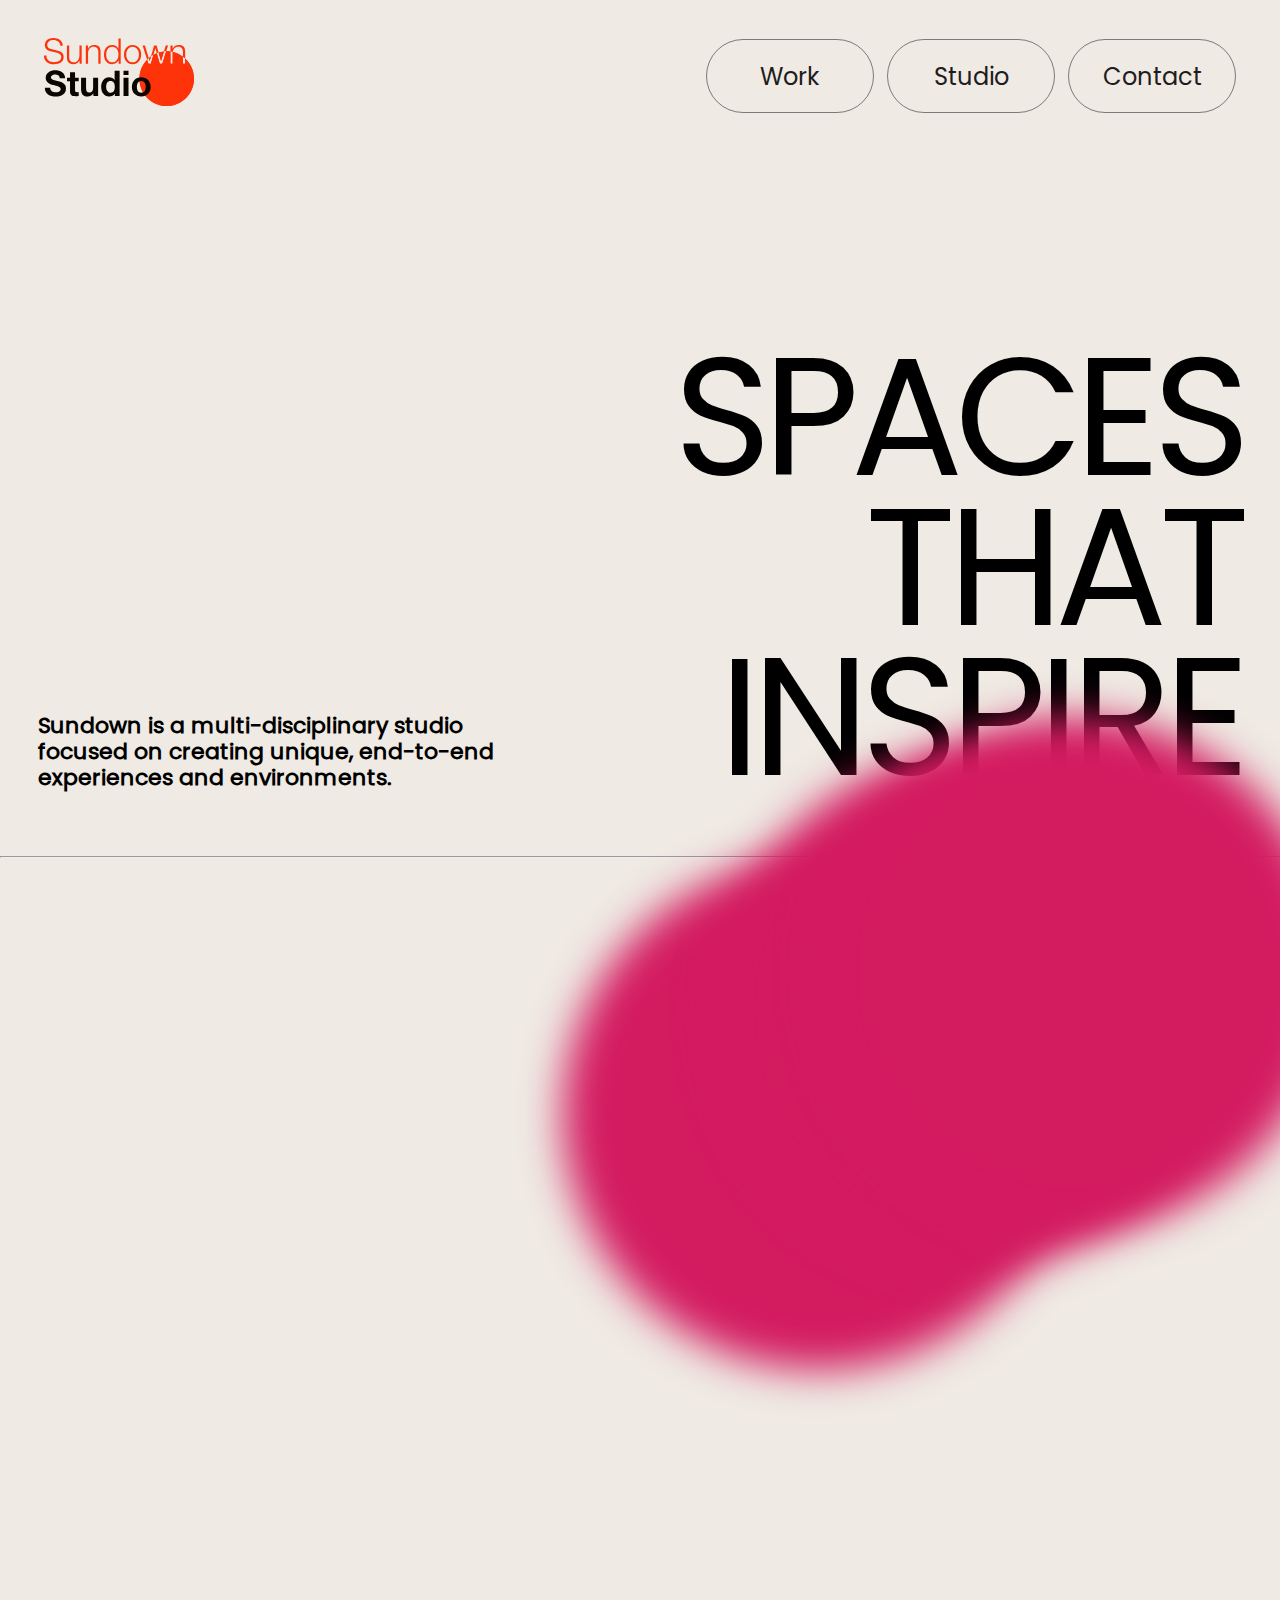
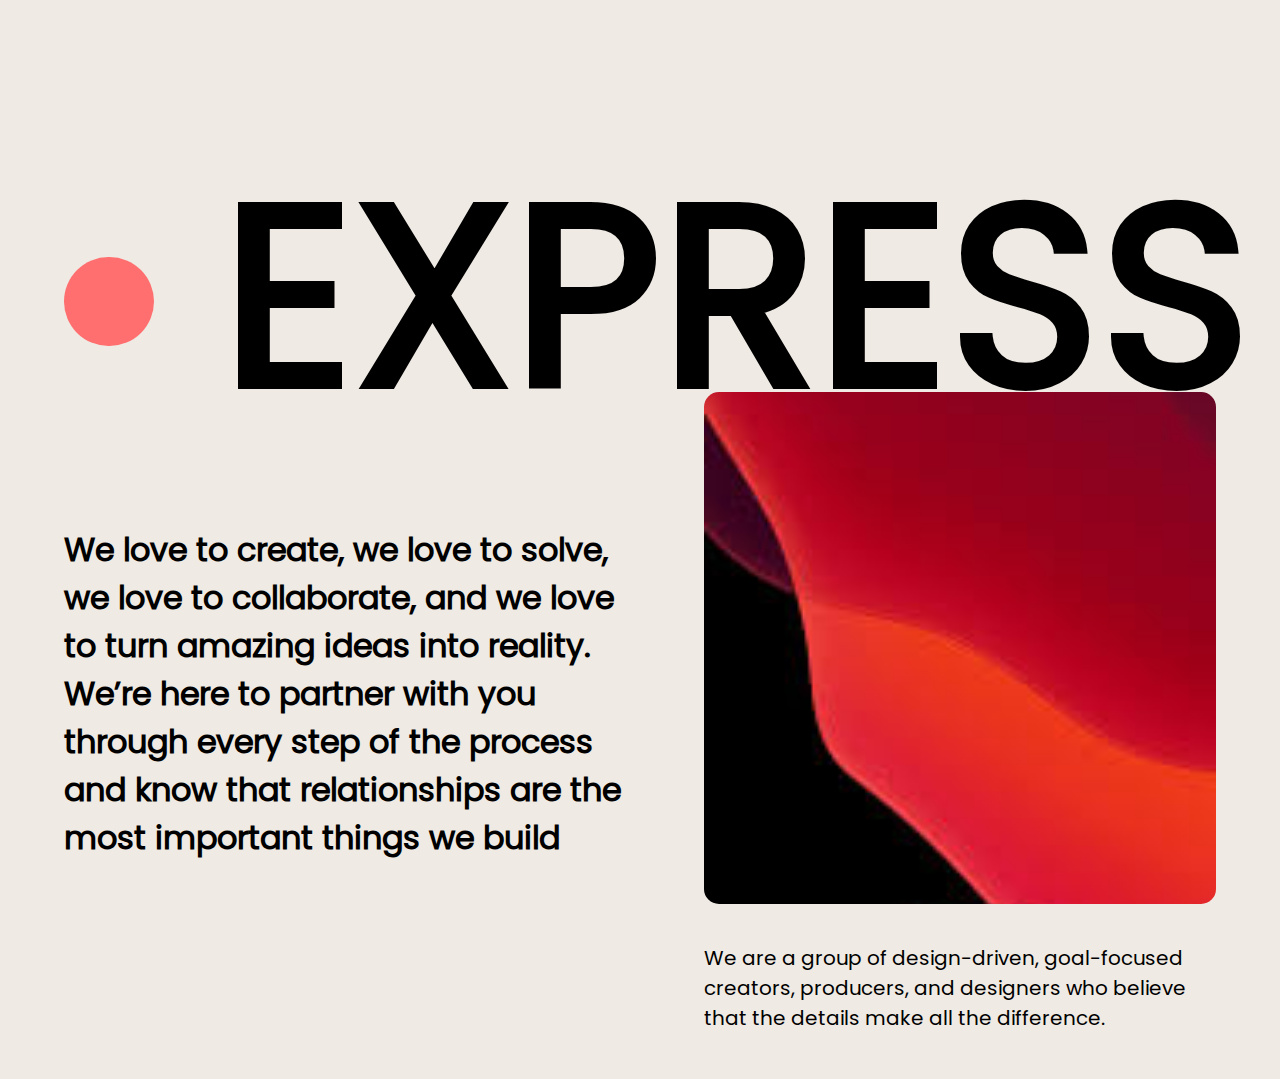
==== index.html @ 85647b4b "sundow studio _1" ====
<!DOCTYPE html>
<html lang="en">

<head>
    <meta charset="UTF-8">
    <meta http-equiv="X-UA-Compatible" content="IE=Edge">
    <meta name="viewport" content="width=device-width, initial-scale=1">

    <title>HTML</title>

    <!-- HTML -->


    <!-- Custom Styles -->
    <link rel="stylesheet" href="style.css">
</head>

<body>

    <div class="main">
        <div class="page_1">
            <div class="red_box">
                <div class="red_box_">
                    <div class="red_box_1"></div>
                    <div class="red_box_2"></div>
                    <div class="red_box_3"></div>
                </div>
            </div>
            <nav>
                <div class="logo_img">
                    <img src="/logo.svg" alt="">
                </div>
                <div class="right_nav">
                    <div>
                        <h2>Work</h2>
                    </div>
                    <div>
                        <h2>Studio</h2>
                    </div>
                    <div>
                        <h2>Contact</h2>
                    </div>
                </div>
            </nav>
            <div class="controller">
                <div class="left">
                    <h2>
                        Sundown is a multi-disciplinary studio focused on creating unique, end-to-end experiences and environments.
                    </h2>
                </div>
                <div class="right">
                    <h1>
                        SPACES
                        THAT
                        INSPIRE
                    </h1>
                </div>

            </div>
            <hr>
            <div class="video_controller">
                <video src=""></video>
            </div>
            <div class="page_2">
                <div class="moving_text">
                    <div class="con">
                        <div class="gola"></div>
                        <h1>Express</h1>
                        <div class="gola"></div>

                        <h1>Connect</h1>
                        <div class="gola"></div>

                        <h1>Heroine</h1>
                        <div class="gola"></div>

                    </div>
                    <div class="con">
                        <h1>Express</h1>
                        <div class="gola"></div>

                        <h1>Connect</h1>
                        <div class="gola"></div>

                        <h1>Heroine</h1>
                        <div class="gola"></div>

                    </div>
                    <div class="con">
                        <h1>Express</h1>
                        <div class="gola"></div>

                        <h1>Connect</h1>
                        <div class="gola"></div>

                        <h1>Heroine</h1>
                        <div class="gola"></div>

                    </div>


                </div>
                <div class="page_3">
                    <div class="p_3_div_1">
                        <h1>We love to create, we love to solve, we love to collaborate, and we love to turn amazing ideas into reality. We’re here to partner with you through every step of the process and know that relationships are the most important things we build</h1>
                    </div>
                    <div class="p_3_div_2">
                        <img src="/download.jpeg" alt="">
                        <p>We are a group of design-driven, goal-focused creators, producers, and designers who believe that the details make all the difference.</p>
                    </div>
                </div>
                <div class="page_4">

                </div>


            </div>

        </div>
    </div>

    <script src="main.js"></script>
</body>

</html>
---- style.css ----
@font-face {
    font-family: pop;
    src: url(/Poppins-Regular.ttf);
}



* {
    padding: 0;
    margin: 0;
    box-sizing: border-box;
}

body {
    width: 100%;
    height: 100%;
    font-family: pop;

}

.page_1 {
    width: 100%;
    min-height: 100vh;
    background: #EFEAE3;
    position: relative;
    overflow: hidden;
}

nav {
    width: 100%;
    display: flex;
    align-items: center;
    justify-content: space-between;
    padding: 3vw 3.4vw;
}

img {
    width: 100%;
    height: 100%;
    object-fit: cover;
}





nav .right_nav {
    height: 100%;
    display: flex;
    align-items: center;
    justify-content: center;
    gap: 1vw;
}

nav .right_nav>div {
    border: 0.5px solid #25252591;
    border-radius: 50px;
    position: relative;
    padding: 2.8vw 6.5vw;
    overflow: hidden;




}

nav .right_nav>div h2 {
    font-weight: 400;
    color: #1D1D1D;
    white-space: nowrap;
    position: absolute;
    transform: translate(-50%, -50%);
    z-index: 8;
    transition-duration: 1s;

}

nav .right_nav>div::after {
    content: "";
    width: 100%;
    height: 100%;
    background: #000000;
    position: absolute;
    left: 0;
    top: 6vw;
    color: #FFFFFF;
    transition-duration: 1s;
    border-radius: 50%;

}

nav .right_nav>div:hover::after {
    top: 0vw;
    color: #FFFFFF;
    border-radius: 0%;

}

nav .right_nav>div:hover h2 {
    color: #FFFFFF;
}



.controller {
    width: 100%;
    height: 50vw;
    display: flex;
    align-items: flex-end;
    justify-content: space-between;
    padding: 0 3vw;
}



.controller .left {
    width: 50%;
    display: flex;
    align-items: center;
    justify-content: flex-start;

}

.controller .left h2 {
    font-size: 22px;
    width: 80%;
    line-height: 1.2;
}




.controller .right {
    width: 50%;
    display: flex;
    align-items: center;
    justify-content: flex-end;
}

.controller .right h1 {
    font-size: 13vw;
    text-align: right;
    line-height: 0.9;
    letter-spacing: -8px;
    word-spacing: 0;
    font-weight: 580;

}

hr {
    margin: 5vw 0;
}


.video_controller {
    width: 100%;
    height: 55vw;
    padding: 1vw 3vw;
    position: relative;
    z-index: 88;

}

.video_controller video {
    width: 100%;
    height: 100%;
    object-fit: cover;
    border-radius: 8px;

}

.red_box {
    width: 56vw;
    height: 45vw;
    position: absolute;
    top: 63vw;
    right: 0;
    animation-name: identifier;
    animation-duration: 3s;
    animation-iteration-count: infinite;
}

.red_box_ {
    width: 100%;
    height: 100%;
    position: relative;
}


.red_box_1 {
    background: #1B30D3;
    width: 40vw;
    height: 40vw;
    position: absolute;
    left: 0;
    top: 4vw;
    z-index: 4;

    filter: blur(20px);
    background: #D31B60;


    border-radius: 50%;
    animation: red_ani 2s ease-in-out alternate-reverse infinite;
}


.red_box_2 {
    background: #D31BCE;
    width: 40vw;
    height: 40vw;
    position: absolute;
    filter: blur(20px);
    top: -4vw;
    right: 4vw;
    z-index: 4;
    border-radius: 50%;
    background: #D31B60;

    animation: red_ani 2s ease-in-out alternate-reverse infinite;
}

.red_box_3 {
    background: #D31B60;
    width: 40vw;
    height: 40vw;
    right: -4vw;
    filter: blur(20px);
    position: absolute;
    top: -7vw;
    z-index: 4;

    border-radius: 50%;
    animation: red_ani 2s ease-in-out alternate-reverse infinite;
}

@keyframes red_ani {
    from {
        transform: translateX(3vw);
        top: 0;
        width: 35vw;



    }




}






.page_2 {
    width: 100%;
    min-height: 100vh;
    margin: 6vw 0;

}

.moving_text {
    white-space: nowrap;
    overflow: scroll;
}

.con {
    white-space: nowrap;
    display: inline-block;
    animation-name: move;
    animation-duration: 13s;
    animation-timing-function: linear;
    animation-iteration-count: infinite;
}

.gola {
    width: 7vw;
    height: 7vw;
    border-radius: 50%;
    background: #FF6F6F;
    margin: 3vw 5vw;
}

.con h1,
.gola {
    display: inline-block;
    font-size: 20vw;
    text-transform: uppercase;

}


.page_3 {
    width: 100%;
    height: 50vh;
    display: flex;
    justify-content: space-between;
    position: relative;
    padding: 3vw 5vw;
}

.p_3_div_1 {
    width: 50%;
    white-space: normal;
}

.p_3_div_2 {
    width: 50%;
    white-space: normal;
    display: flex;
    align-items: flex-end;
    flex-direction: column;
    justify-content: center;
    gap: 3vw;

}

.p_3_div_2 img {
    width: 40vw;
    height: 40vw;
    border-radius: 15px;
}

.p_3_div_2 p {
    width: 40vw;
    font-size: 20px;
    text-align: left;
}






@keyframes move {
    from {
        transform: translateX(0%)
    }

    to {
        transform: translateX(-200%)
    }

}





@media (max-width: 600px) {
    * {
        font-size: 0.1vw;
    }

    .controller {
        width: 100%;
        min-height: 70vh;
        display: flex;
        align-items: flex-end;
        flex-direction: column-reverse;
        justify-content: space-between;
        padding: 0 3vw;
    }



    .controller .right {
        width: 100%;
        height: 50%;
        display: flex;
        align-items: flex-end;
        justify-content: flex-end;
        overflow: hidden;
        padding: 3vw;


    }


    .red_box {
        width: 66vw;
        height: 80vw;
        position: absolute;
        top: 80vh;
        right: -4vw;
        animation-name: identifier;
        animation-duration: 3s;
        animation-iteration-count: infinite;
    }


    .red_box_1,
    .red_box_2,
    .red_box_3 {
        width: 50vw;
        height: 50vh;

    }



    .controller .right h1 {
        font-size: 18vw;
        text-align: right;
        line-height: 0.9;
        letter-spacing: -3px;
        word-spacing: 0;
        font-weight: 600;
        width: 90%;

    }







    .controller .left {
        width: 100%;
        height: 30%;
        display: flex;
        align-items: center;
        justify-content: flex-start;

    }

    .controller .left h2 {
        font-size: 4.4vw;
        width: 83%;
        line-height: 1.2;
        padding: 2vw;
    }



    /* ___&&&& */

    .video_controller {
        width: 100%;
        min-height: 75vh;
        padding: 4vw 4vw;
        position: relative;
        z-index: 88;

    }

    .video_controller video {
        width: 100%;
        height: 100%;
        object-fit: cover;
        border-radius: 8px;

    }


    /* page_2 */


    .page_2 {
        width: 100%;
        min-height: 150vh;
        margin: 6vw 0;
        position: relative;

    }


    /* page_3 */


    .page_3 {
        width: 100%;
        height: 50vh;
        min-height: 100vh;
        display: flex;
        flex-direction: column-reverse;
        align-items: center;
        justify-content: flex-start;
        position: relative;
        padding: 4vw 4vw;
    }



    .p_3_div_1 {
        width: 100%;
        font-size: 2vw;
        display: flex;
        justify-content: flex-start;
        text-align: left;
        padding: 0;
    }
    
        .p_3_div_1 h1{
            text-align: left;
            white-space: normal;
                    width: 80%;
        font-size: 5vw;
        font-weight: 500;

        }


    .p_3_div_2 {
        width: 100vw;
        display: flex;
        align-items: flex-start;
        justify-content: flex-start;
        flex-direction: column-reverse;
        padding: 6vw 4vw;
        gap: 10vw;

    }

    .p_3_div_2 img {
        width: 80%;
        height: 50vw;
        border-radius: 15px;
    }

    .p_3_div_2 p {
        width: 100%;
        font-size: 30px;
        font-weight: 700;
        line-height: 1.2;
    }







}
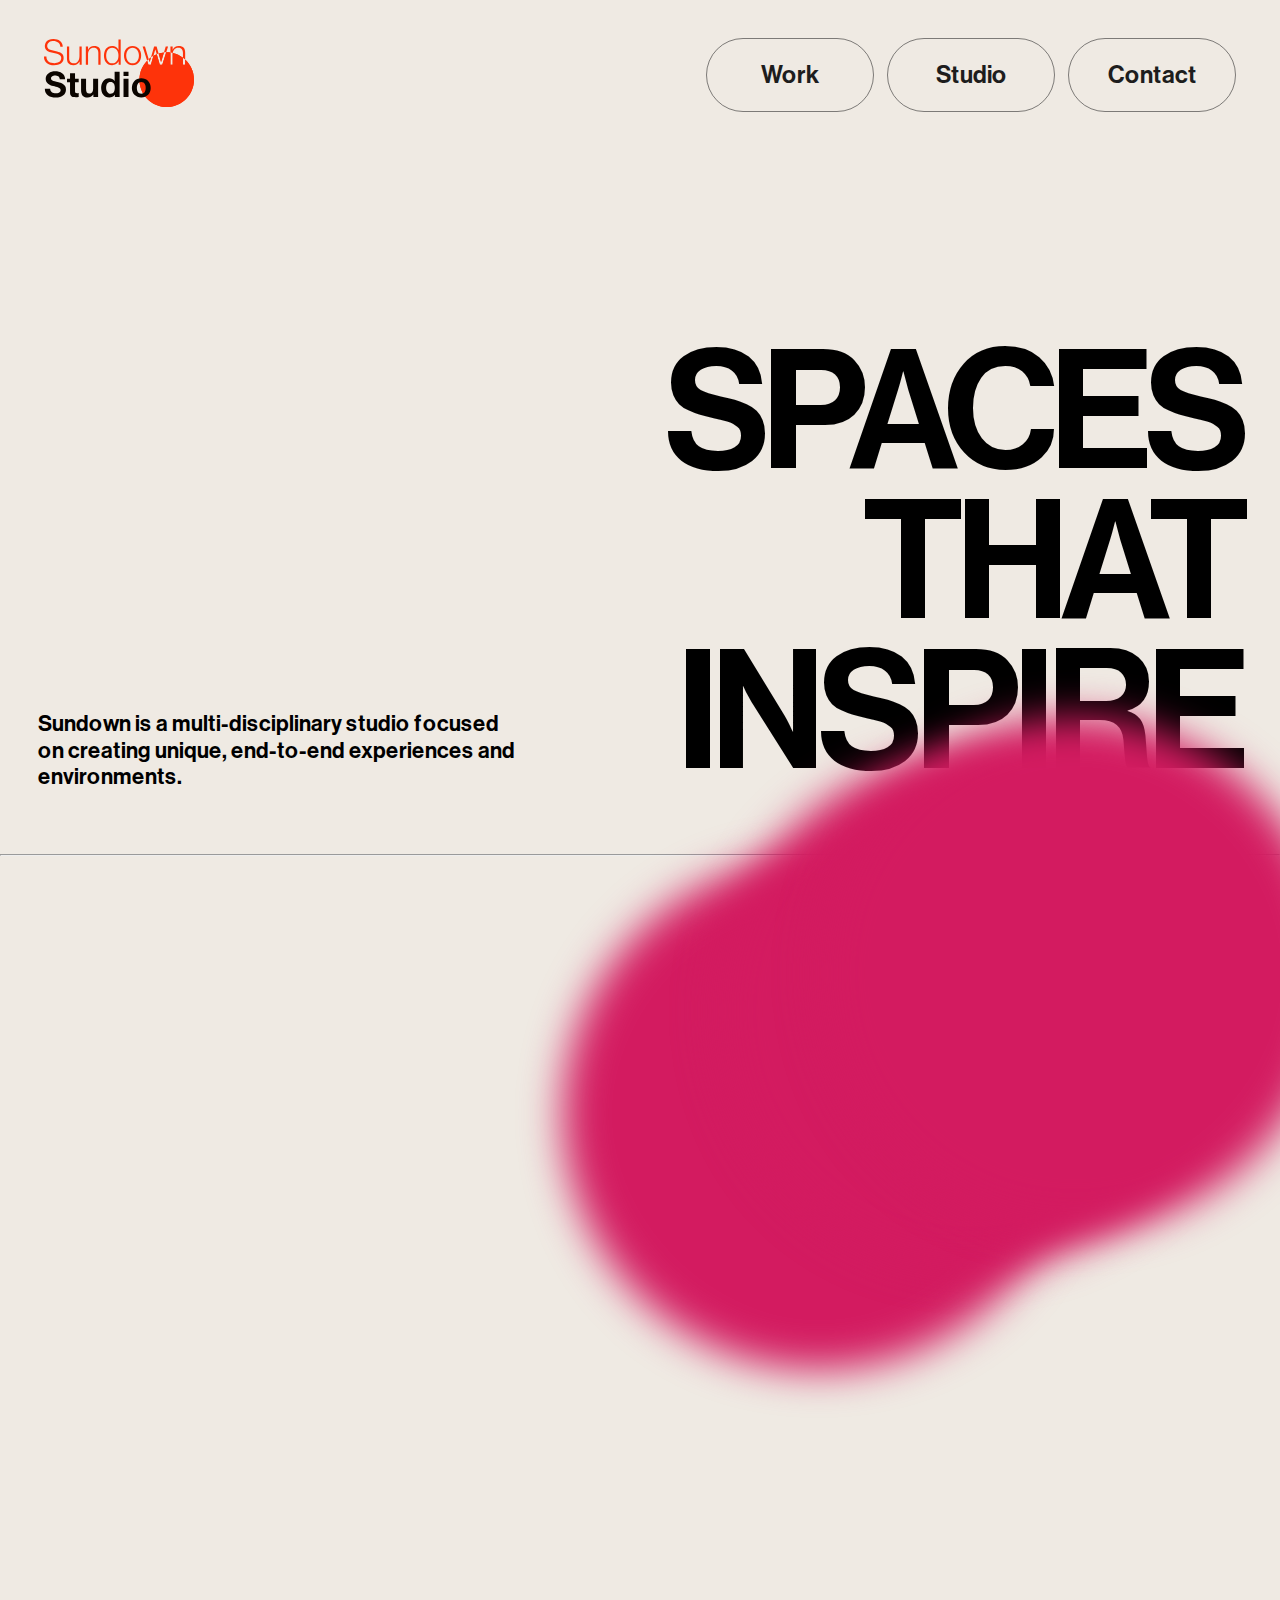
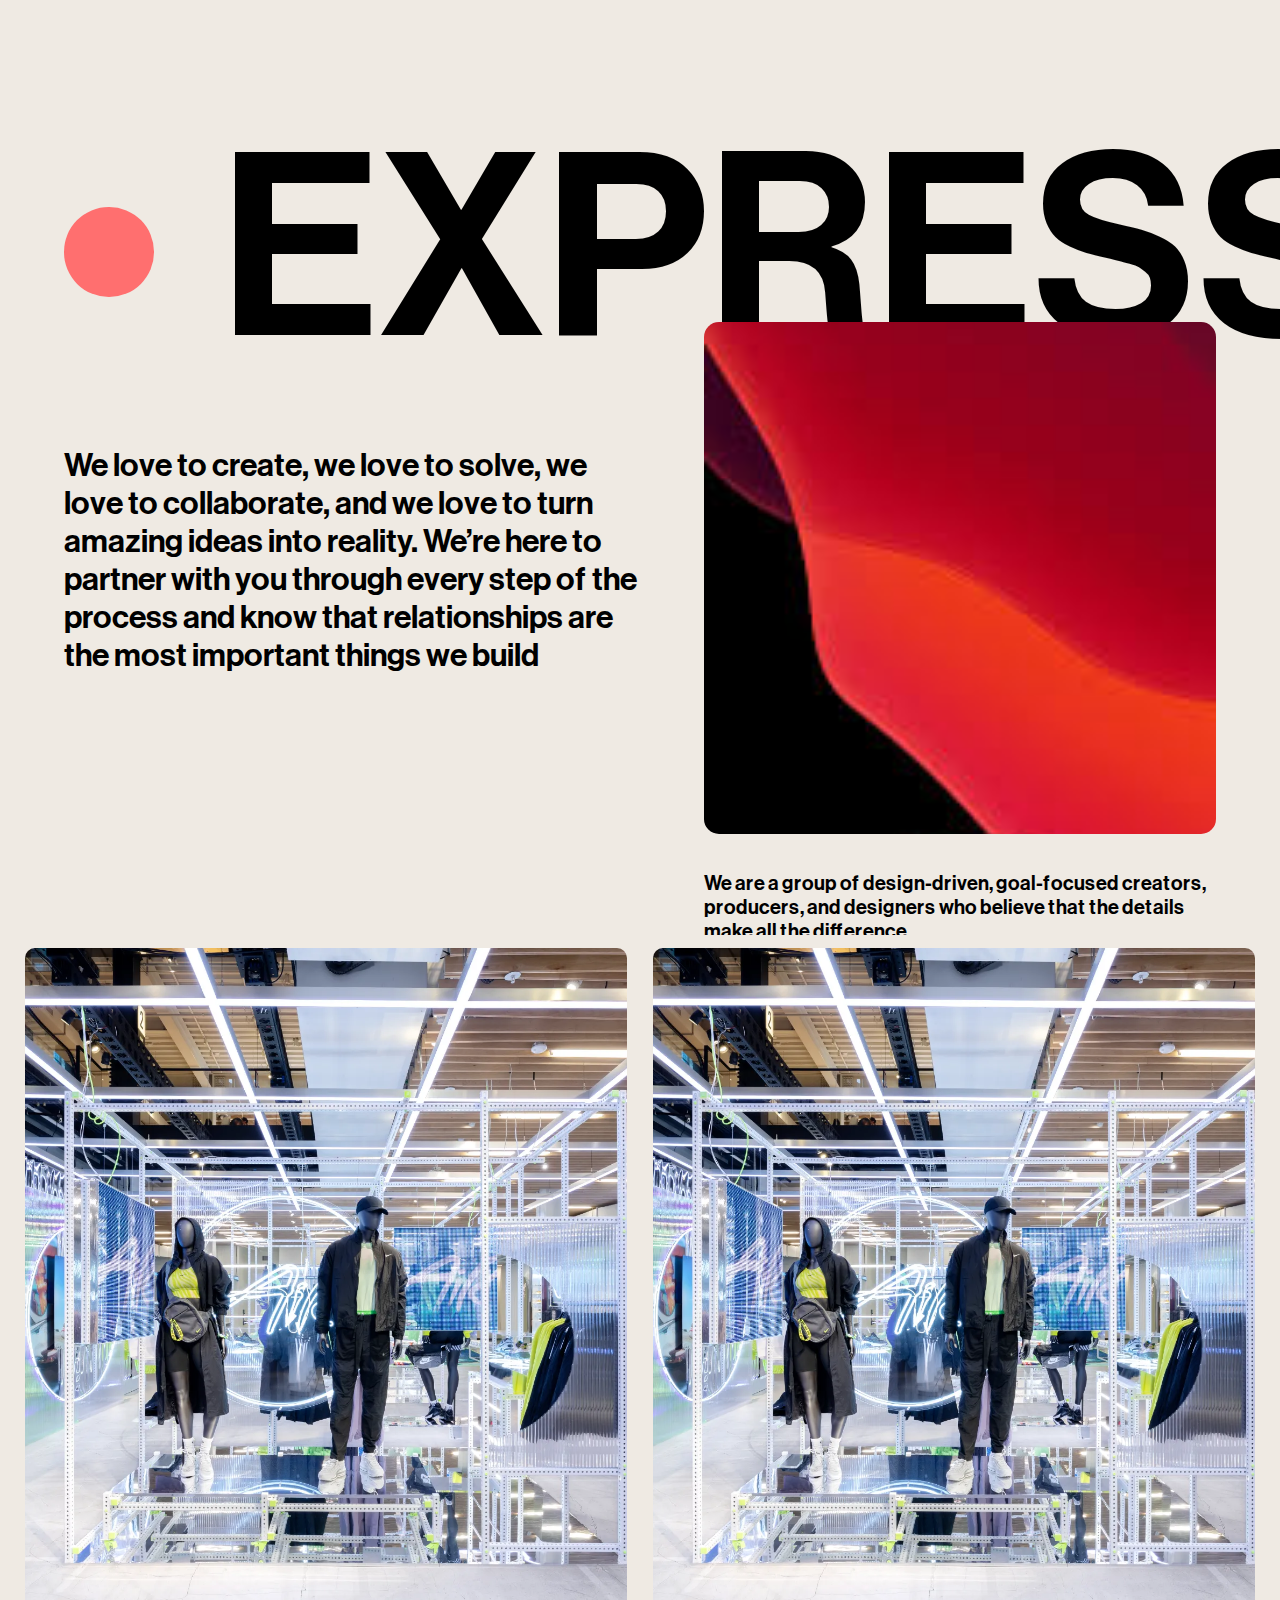
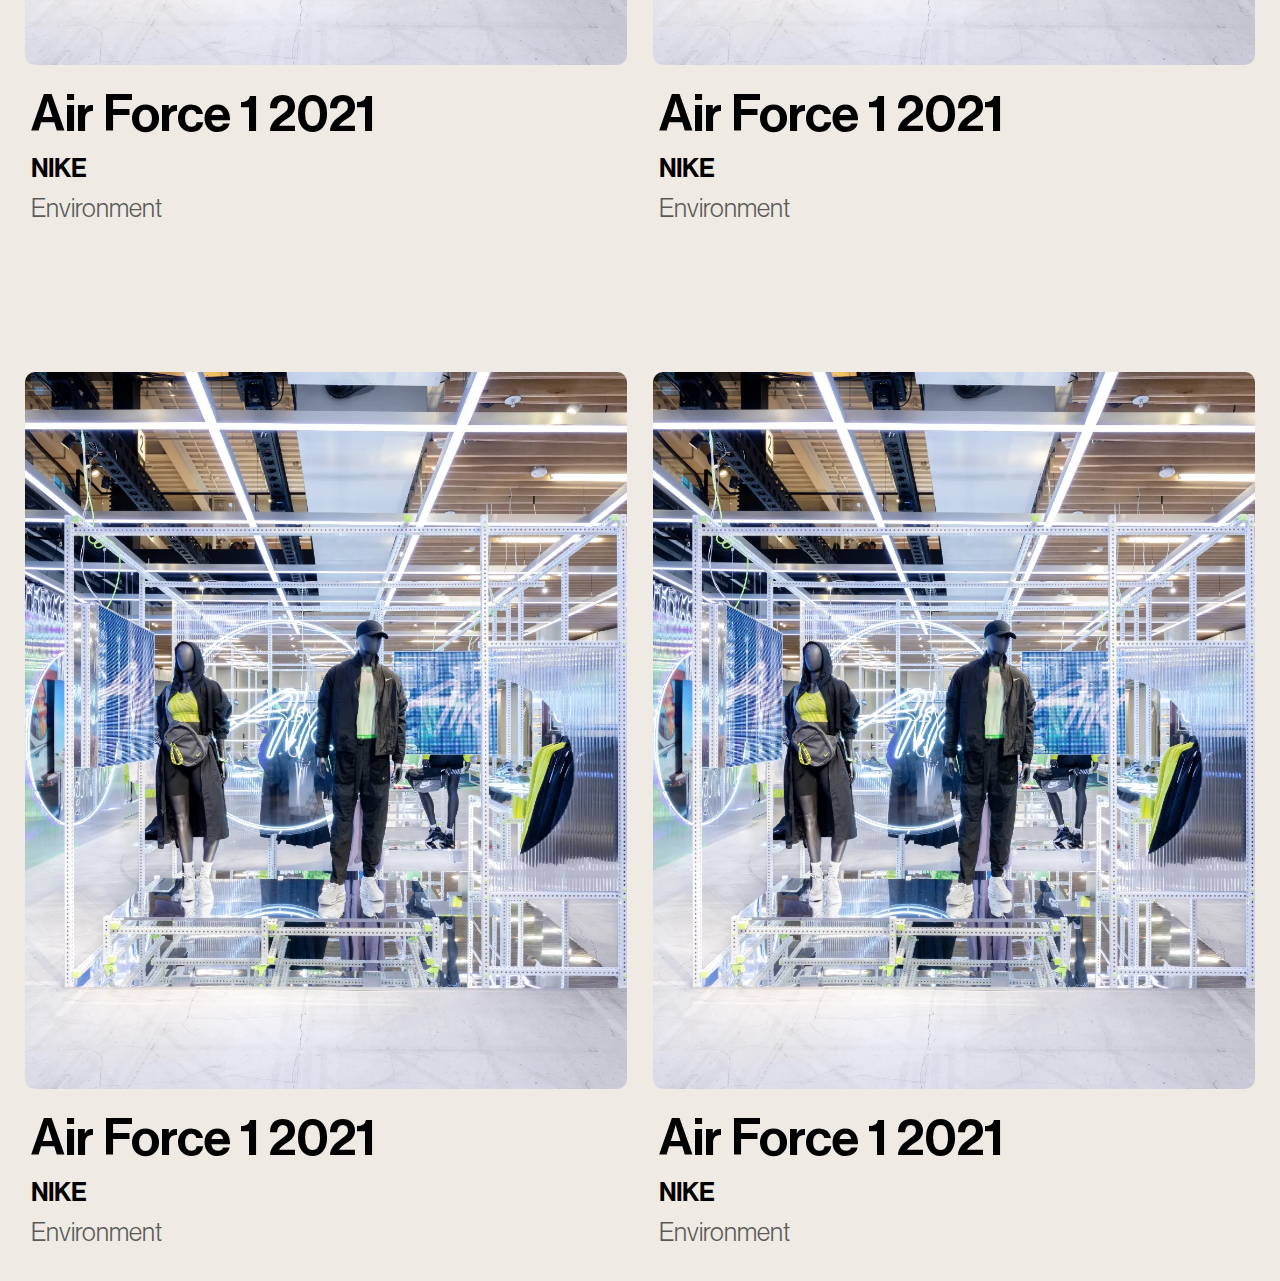
==== commit 9914cb67: "up_2" ====
--- a/index.html
+++ b/index.html
@@ -13,6 +13,7 @@
 
     <!-- Custom Styles -->
     <link rel="stylesheet" href="style.css">
+    <link rel="stylesheet" href="css/page_A.css">
 </head>
 
 <body>
@@ -117,6 +118,55 @@
             </div>
 
         </div>
+        <div class="page_A">
+            <div class="project">
+                <div class="project_img">
+                    <img src="img/pro_img_1.webp" alt="">
+                </div>
+                <div class="project_info">
+                    <h1>Air Force 1 2021
+                    </h1>
+                    <h3>NIKE</h3>
+                    <h4>Environment</h4>
+                </div>
+            </div>
+                        <div class="project">
+                <div class="project_img">
+                    <img src="img/pro_img_1.webp" alt="">
+                </div>
+                <div class="project_info">
+                    <h1>Air Force 1 2021
+                    </h1>
+                    <h3>NIKE</h3>
+                    <h4>Environment</h4>
+                </div>
+            </div>
+
+            <div class="project">
+                <div class="project_img">
+                    <img src="img/pro_img_1.webp" alt="">
+                </div>
+                <div class="project_info">
+                    <h1>Air Force 1 2021
+                    </h1>
+                    <h3>NIKE</h3>
+                    <h4>Environment</h4>
+                </div>
+            </div>
+
+            <div class="project">
+                <div class="project_img">
+                    <img src="img/pro_img_1.webp" alt="">
+                </div>
+                <div class="project_info">
+                    <h1>Air Force 1 2021
+                    </h1>
+                    <h3>NIKE</h3>
+                    <h4>Environment</h4>
+                </div>
+            </div>
+
+        </div>
     </div>
 
     <script src="main.js"></script>
--- a/style.css
+++ b/style.css
@@ -1,8 +1,12 @@
 @font-face {
     font-family: pop;
-    src: url(/Poppins-Regular.ttf);
-}
-
+    src: url(neue-haas-grotesk-display-pro-cufonfonts/NeueHaasDisplayMediu.ttf);
+}
+
+@font-face {
+    font-family: pop_1;
+    src: url(neue-haas-grotesk-display-pro-cufonfonts/NeueHaasDisplayLight.ttf);
+}
 
 
 * {
@@ -125,6 +129,7 @@
     font-size: 22px;
     width: 80%;
     line-height: 1.2;
+
 }
 
 
@@ -256,7 +261,7 @@
 
 .page_2 {
     width: 100%;
-    min-height: 100vh;
+    min-height: 10vh;
     margin: 6vw 0;
 
 }
@@ -327,6 +332,7 @@
     width: 40vw;
     font-size: 20px;
     text-align: left;
+
 }
 
 
@@ -461,9 +467,12 @@
 
     .page_2 {
         width: 100%;
-        min-height: 150vh;
+        min-height: 100vh;
         margin: 6vw 0;
         position: relative;
+        display: flex;
+        flex-direction: column;
+        gap: 30vw;
 
     }
 
@@ -493,15 +502,16 @@
         text-align: left;
         padding: 0;
     }
-    
-        .p_3_div_1 h1{
-            text-align: left;
-            white-space: normal;
-                    width: 80%;
-        font-size: 5vw;
+
+    .p_3_div_1 h1 {
+        text-align: left;
+        white-space: normal;
+        width: 80%;
+        font-size: 4vw;
         font-weight: 500;
-
-        }
+        font-family: pop_1;
+
+    }
 
 
     .p_3_div_2 {
@@ -526,6 +536,7 @@
         font-size: 30px;
         font-weight: 700;
         line-height: 1.2;
+
     }
 
 
--- a/css/page_A.css
+++ b/css/page_A.css
@@ -0,0 +1,112 @@
+.page_A {
+    width: 100%;
+    display: flex;
+    flex-wrap: wrap;
+    align-items: center;
+    justify-content: center;
+    gap: 2vw;
+    row-gap: 10vw;
+    padding: 1vw;
+    background: #EFEAE3;
+}
+
+.page_A .project {
+    min-width: 40%;
+    border-radius: 10px;
+    width: 48%;
+    height: 70vw;
+    display: flex;
+    flex-direction: column;
+    ;
+}
+
+.project .project_img {
+    overflow: hidden;
+    border-radius: 10px;
+
+    width: 100%;
+    height: 80%;
+}
+
+.project .project_info {
+    display: flex;
+    align-items: flex-start;
+    justify-content: center;
+    flex-direction: column;
+    gap: .7vw;
+    width: 100%;
+    height: 20%;
+    padding: 0 .5vw;
+}
+
+.project .project_info h1 {
+    font-size: 4vw;
+
+}
+
+.project .project_info h3 {
+    font-size: 2vw;
+}
+
+.project .project_info h4 {
+    font-weight: 400;
+    font-family: pop_1;
+
+    font-size: 2vw;
+    color: #5A5A5A;
+}
+
+@media (max-width: 600px) {
+
+    .page_A {
+        width: 100%;
+        display: flex;
+        flex-wrap: wrap;
+        align-items: center;
+        justify-content: center;
+        gap: 2vw;
+        row-gap: 10vw;
+        padding: 4vw;
+        background: #EFEAE3;
+    }
+
+
+    .page_A .project {
+        min-width: 100%;
+        border-radius: 10px;
+        width: 48%;
+        height: 140vw;
+        display: flex;
+        flex-direction: column;
+        ;
+    }
+
+
+
+    .project .project_info h1 {
+        font-size: 8vw;
+        font-family: pop_1;
+
+
+    }
+
+    .project .project_info h3 {
+        font-size: 4vw;
+        font-family: pop_1;
+        font-weight: 600;
+
+    }
+
+    .project .project_info h4 {
+        font-weight: 400;
+        font-family: pop_1;
+
+        font-size: 4vw;
+        color: #5A5A5A;
+    }
+
+
+
+
+
+}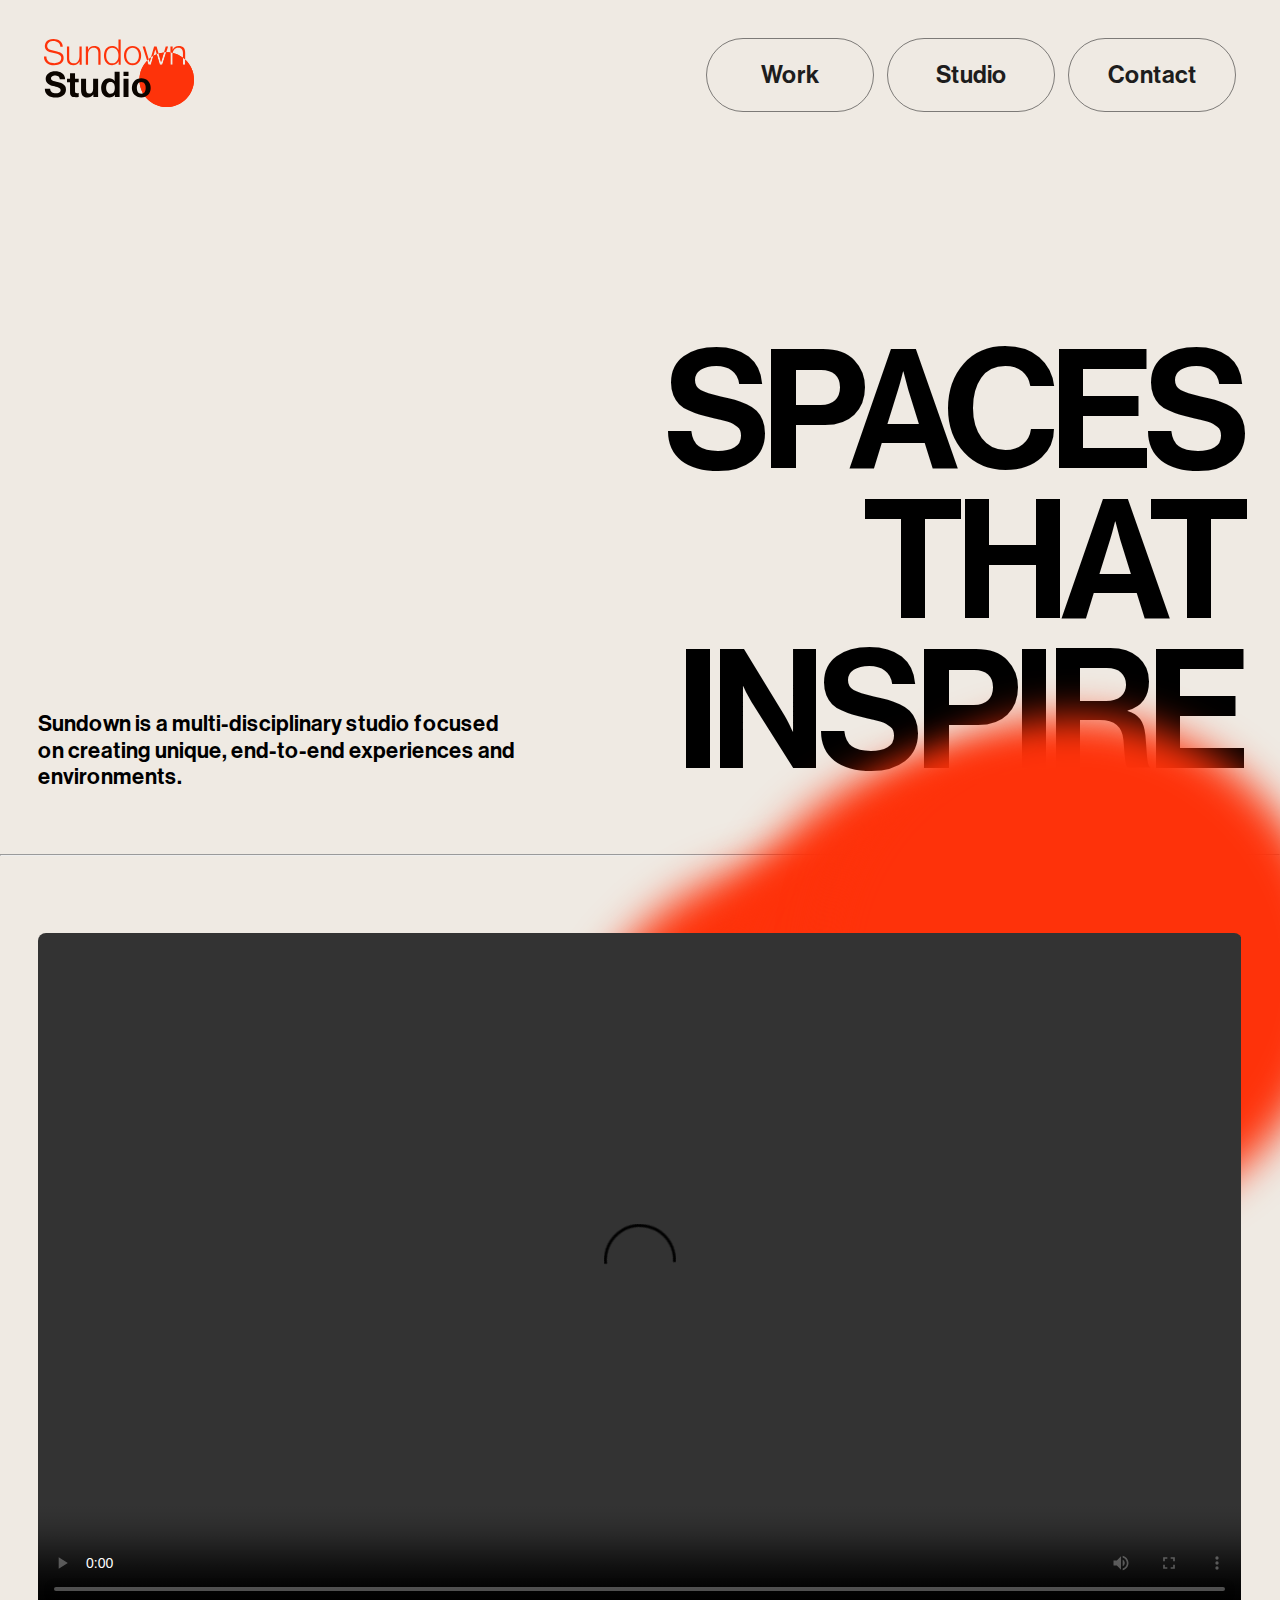
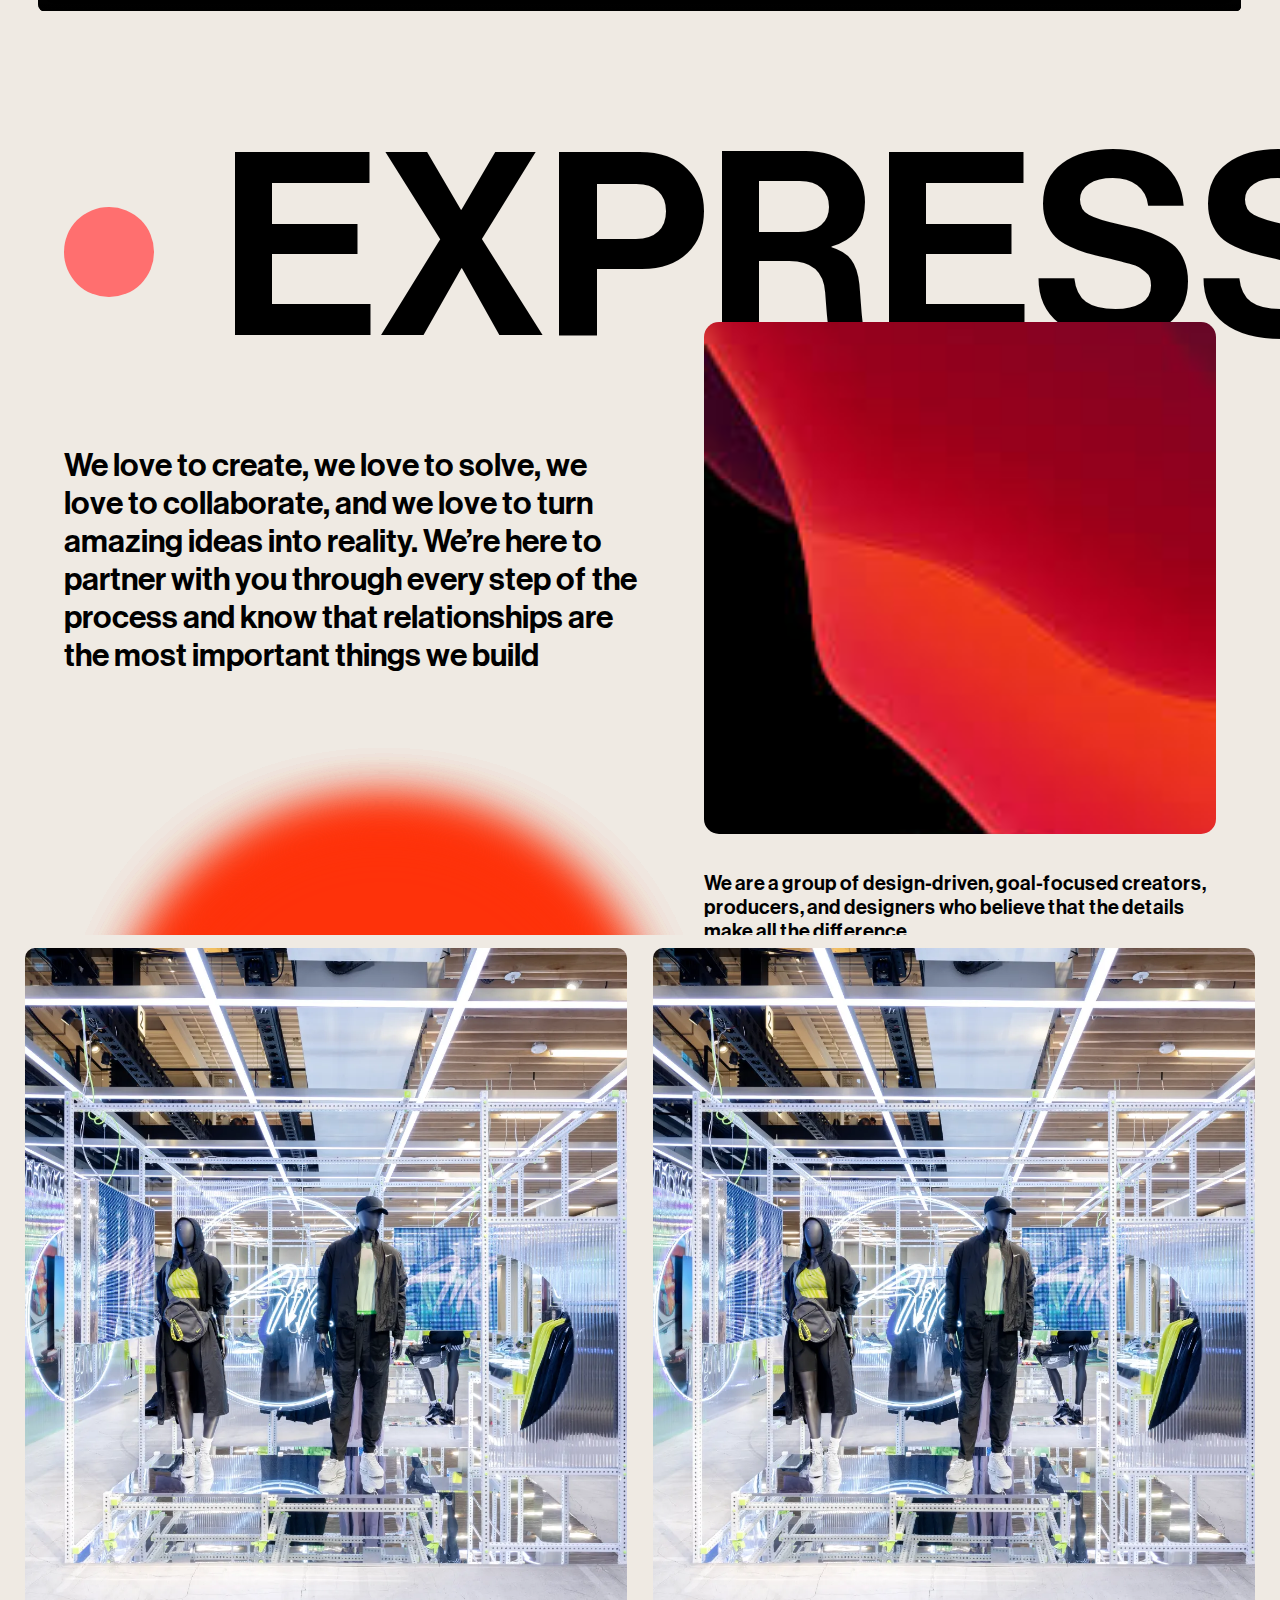
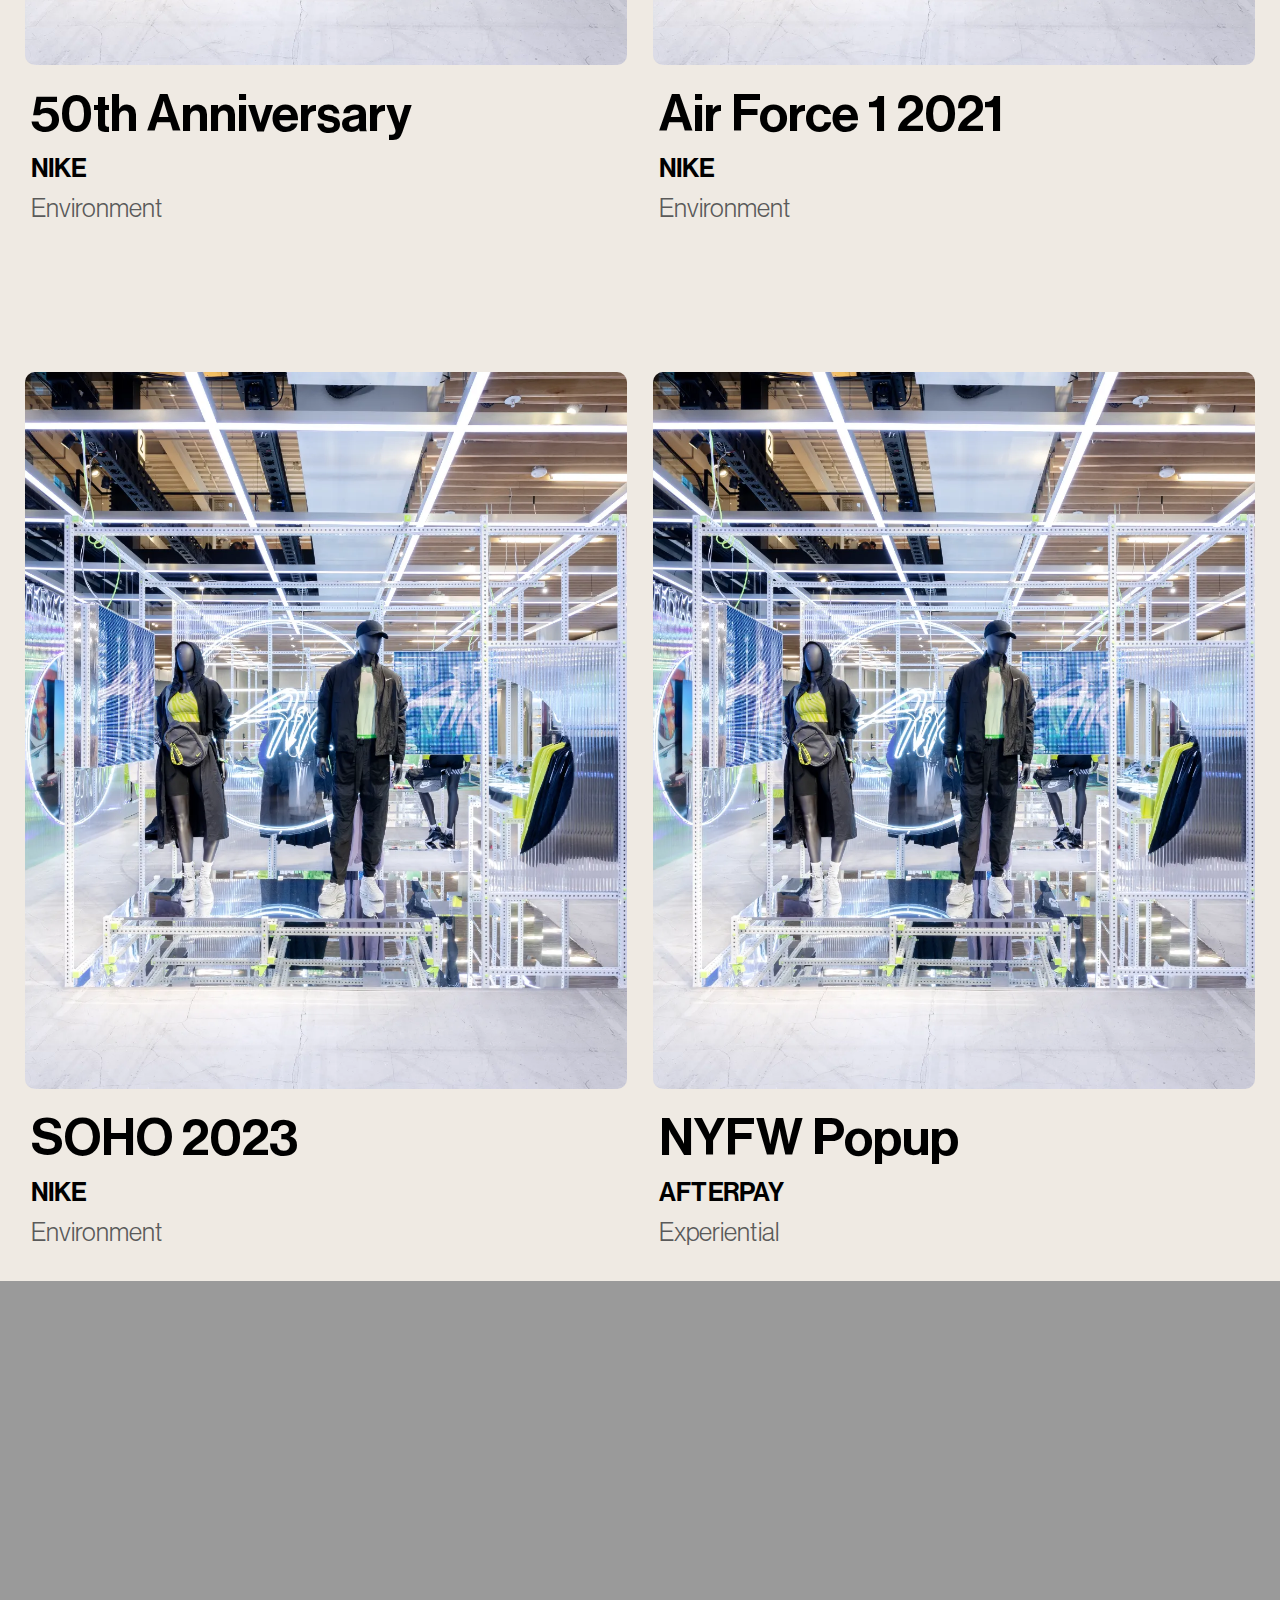
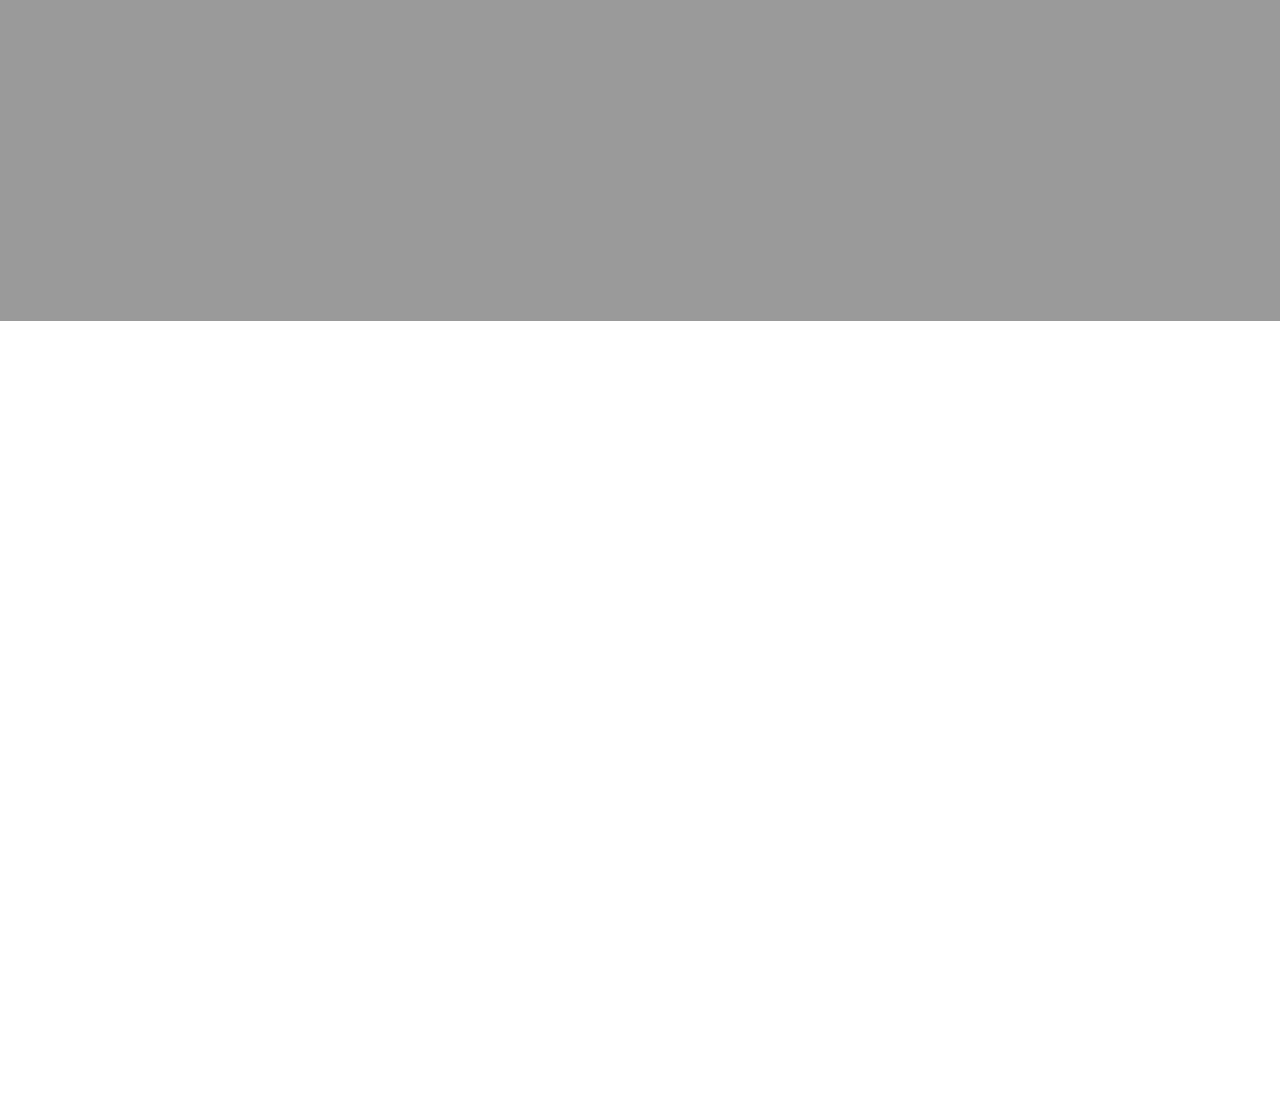
==== commit b43b1145: "add footer" ====
--- a/index.html
+++ b/index.html
@@ -14,6 +14,8 @@
     <!-- Custom Styles -->
     <link rel="stylesheet" href="style.css">
     <link rel="stylesheet" href="css/page_A.css">
+    <link rel="stylesheet" href="css/page_B.css">
+    <link rel="stylesheet" href="css/page_C.css">
 </head>
 
 <body>
@@ -60,9 +62,16 @@
             </div>
             <hr>
             <div class="video_controller">
-                <video src=""></video>
+                <video controls loop src="ishikasharma79093-20240119-0001.mp4"></video>
             </div>
             <div class="page_2">
+
+                <div class="red_box_A R_box"></div>
+                <div class="red_box_B R_box"></div>
+                <div class="rad_box_C R_box"></div>
+                <div class="red_box_D R_box"></div>
+
+
                 <div class="moving_text">
                     <div class="con">
                         <div class="gola"></div>
@@ -110,10 +119,6 @@
                         <p>We are a group of design-driven, goal-focused creators, producers, and designers who believe that the details make all the difference.</p>
                     </div>
                 </div>
-                <div class="page_4">
-
-                </div>
-
 
             </div>
 
@@ -124,13 +129,14 @@
                     <img src="img/pro_img_1.webp" alt="">
                 </div>
                 <div class="project_info">
-                    <h1>Air Force 1 2021
+                    <h1>50th Anniversary
+
                     </h1>
                     <h3>NIKE</h3>
                     <h4>Environment</h4>
                 </div>
             </div>
-                        <div class="project">
+            <div class="project">
                 <div class="project_img">
                     <img src="img/pro_img_1.webp" alt="">
                 </div>
@@ -147,7 +153,9 @@
                     <img src="img/pro_img_1.webp" alt="">
                 </div>
                 <div class="project_info">
-                    <h1>Air Force 1 2021
+                    <h1>SOHO 2023
+
+
                     </h1>
                     <h3>NIKE</h3>
                     <h4>Environment</h4>
@@ -159,13 +167,43 @@
                     <img src="img/pro_img_1.webp" alt="">
                 </div>
                 <div class="project_info">
-                    <h1>Air Force 1 2021
-                    </h1>
-                    <h3>NIKE</h3>
-                    <h4>Environment</h4>
-                </div>
-            </div>
-
+                    <h1>NYFW Popup
+
+
+                    </h1>
+                    <h3>
+                        AFTERPAY
+                    </h3>
+                    <h4>
+
+                        Experiential</h4>
+                </div>
+            </div>
+
+        </div>
+        <div class="page_C">
+            
+        </div>
+        <div class="page_B">
+            <div class="page_B_1">
+                <div class="page_B_1_left">
+                    <h2>Work</h2>
+                    <h2>Studio</h2>
+                    <h2>Contact</h2>
+
+                </div>
+                <div class="page_B_1_right">
+                    <p>Get industry insights and creative inspiration straight to your inbox.</p>
+                    <div class="page_B_1_right_input_box"><input placeholder="Enter your email" type="text"></div>
+                </div>
+            </div>
+            <div class="page_B_2"> <img src="img/web_name.svg" alt=""></div>
+            <div class="page_B_3">
+                <div>Copyright© Sundown studio</div>
+                <div>45 Brooklyn</div>
+                <div>Instagram</div>
+                <div>LinkedIn</div>
+            </div>
         </div>
     </div>
 
--- a/style.css
+++ b/style.css
@@ -44,6 +44,12 @@
     object-fit: cover;
 }
 
+input {
+    width: 100%;
+    height: 100%;
+    object-fit: fill;
+
+}
 
 
 
@@ -193,7 +199,6 @@
 
 
 .red_box_1 {
-    background: #1B30D3;
     width: 40vw;
     height: 40vw;
     position: absolute;
@@ -202,7 +207,9 @@
     z-index: 4;
 
     filter: blur(20px);
-    background: #D31B60;
+          background: #FE320A;
+
+
 
 
     border-radius: 50%;
@@ -211,7 +218,8 @@
 
 
 .red_box_2 {
-    background: #D31BCE;
+       background: #FE320A;
+
     width: 40vw;
     height: 40vw;
     position: absolute;
@@ -220,13 +228,15 @@
     right: 4vw;
     z-index: 4;
     border-radius: 50%;
-    background: #D31B60;
+       background: #FE320A;
+
 
     animation: red_ani 2s ease-in-out alternate-reverse infinite;
 }
 
 .red_box_3 {
-    background: #D31B60;
+        background: #FE320A;
+
     width: 40vw;
     height: 40vw;
     right: -4vw;
@@ -263,7 +273,7 @@
     width: 100%;
     min-height: 10vh;
     margin: 6vw 0;
-
+    position: relative;
 }
 
 .moving_text {
@@ -350,6 +360,77 @@
     }
 
 }
+
+
+
+
+/* R_boxR_boxR_boxR_boxR_boxR_boxR_boxR_boxR_box */
+.R_box {
+    width: 40vw;
+    height: 40vw;
+        background: #FE320A;
+
+    position: absolute;
+    top: 56vw;
+    left: 10vw;
+    transform: translate(0, 0);
+    filter: blur(30px);
+    border-radius: 50%;
+    animation: R_box 7s linear alternate-reverse infinite;
+
+}
+
+
+.red_box_A {
+    animation: R_box 7s linear alternate-reverse infinite;
+
+}
+
+.red_box_B {
+    animation: R_box 7s linear alternate-reverse infinite;
+
+}
+
+.rad_box_C {
+    animation: R_box 5s linear alternate-reverse infinite;
+
+}
+
+.red_box_D {
+    animation: R_box 2s linear alternate-reverse infinite;
+
+}
+
+
+
+@keyframes R_box {
+    10% {
+        transform: translate(-3vw, -5vw);
+
+    }
+
+    20% {
+        transform: translate(-4vw, 3vw);
+    }
+
+    50% {
+        transform: translate(17w, -31vw);
+    }
+
+    75% {
+        transform: translate(12vw, 17vw);
+    }
+
+    100% {
+        transform: translate(12vw, -4vw);
+    }
+
+
+
+
+}
+
+
 
 
 
@@ -541,6 +622,76 @@
 
 
 
+    .R_box {
+        width: 60vw;
+        height: 60vw;
+               background: #FE320A;
+
+        position: absolute;
+        top: 110vw;
+        left: 70%;
+        transform: translate(0, 0);
+        filter: blur(30px);
+        border-radius: 50%;
+        animation: R_box 7s linear alternate-reverse infinite;
+
+    }
+
+
+    .red_box_A {
+        animation: R_box 10s linear alternate-reverse infinite;
+
+    }
+
+    .red_box_B {
+        animation: R_box 7s linear alternate-reverse infinite;
+
+
+    }
+
+    .rad_box_C {
+        animation: R_box 5s linear alternate-reverse infinite;
+
+    }
+
+    .red_box_D {
+        animation: R_box 2s linear alternate-reverse infinite;
+
+    }
+
+
+
+
+
+    @keyframes R_box {
+        10% {
+            transform: translate(0vw, 10vw);
+
+        }
+
+        20% {
+            transform: translate(-30vw, 0vw);
+        }
+
+        50% {
+            transform: translate(0w, 10vw);
+        }
+
+        75% {
+            transform: translate(1vw, 20vw);
+        }
+
+        100% {
+            transform: translate(1vw, 1vw);
+        }
+
+
+
+
+    }
+
+
+
 
 
 
--- a/css/page_B.css
+++ b/css/page_B.css
@@ -0,0 +1,98 @@
+.page_B {
+    width: 100%;
+    height: 40vh;
+    min-height: 45vh;
+    position: relative;
+    padding-top: 10vh;
+    position: sticky;
+    bottom: 0;
+    z-index: -1;
+    background: #000000;
+    display: flex;
+    flex-direction: column;
+}
+
+.page_B .page_B_1 {
+    width: 100%;
+    height: 20vw;
+    display: flex;
+    justify-content: space-between;
+    align-items: center;
+    padding: 0 7vw;
+    color: #FFFFFF;
+
+}
+
+.page_B_1 .page_B_1_left {
+    display: flex;
+    align-items: flex-start;
+    justify-content: center;
+    flex-direction: column;
+
+}
+
+.page_B_1 .page_B_1_right {
+    display: flex;
+    align-items: center;
+    justify-content: space-between;
+    flex-direction: column;
+    gap: 1vw;
+}
+
+.page_B_1 .page_B_1_right p {
+    width: 25vw;
+    font-family: -apple-system, BlinkMacSystemFont, 'Segoe UI', Roboto, Oxygen, Ubuntu, Cantarell, 'Open Sans', 'Helvetica Neue', sans-serif;
+    font-family: 900;
+    color: #FFFFFF;
+
+}
+
+.page_B_1 .page_B_1_right .page_B_1_right_input_box {
+    width: 25vw;
+    height: 4vw;
+
+}
+
+.page_B_1 .page_B_1_right .page_B_1_right_input_box input {
+    background: #00000000;
+    border: none;
+    outline: none;
+    border-bottom: 0.5px solid silver;
+   
+    padding: 0 0.5vw;
+        color: #FFFFFF;
+
+}
+
+.page_B_1 .page_B_1_right .page_B_1_right_input_box input::placeholder {
+        color: #FFFFFF;
+
+}
+
+
+
+.page_B_2 {
+    width: 100%;
+    padding: 0 2vw;
+    margin-top: 15vw;
+    margin-bottom: 5vw;
+}
+
+.page_B_2 img {
+    object-fit: fill;
+}
+
+
+.page_B_3 {
+    width: 100%;
+    height: 5vw;
+    background: #CCCCCC00;
+    display: flex;
+    align-items: center;
+    justify-content: space-between;
+    padding: 4vw 2vw;
+    border-top: px solid silver;
+    font-family: -apple-system, BlinkMacSystemFont, 'Segoe UI', Roboto, Oxygen, Ubuntu, Cantarell, 'Open Sans', 'Helvetica Neue', sans-serif;
+    font-family: 900;
+    color: #FFFFFF;
+}--- a/css/page_C.css
+++ b/css/page_C.css
@@ -0,0 +1,5 @@
+.page_C{
+    width: 100%;
+    height: 50vw;
+    background: #9A9A9A;
+}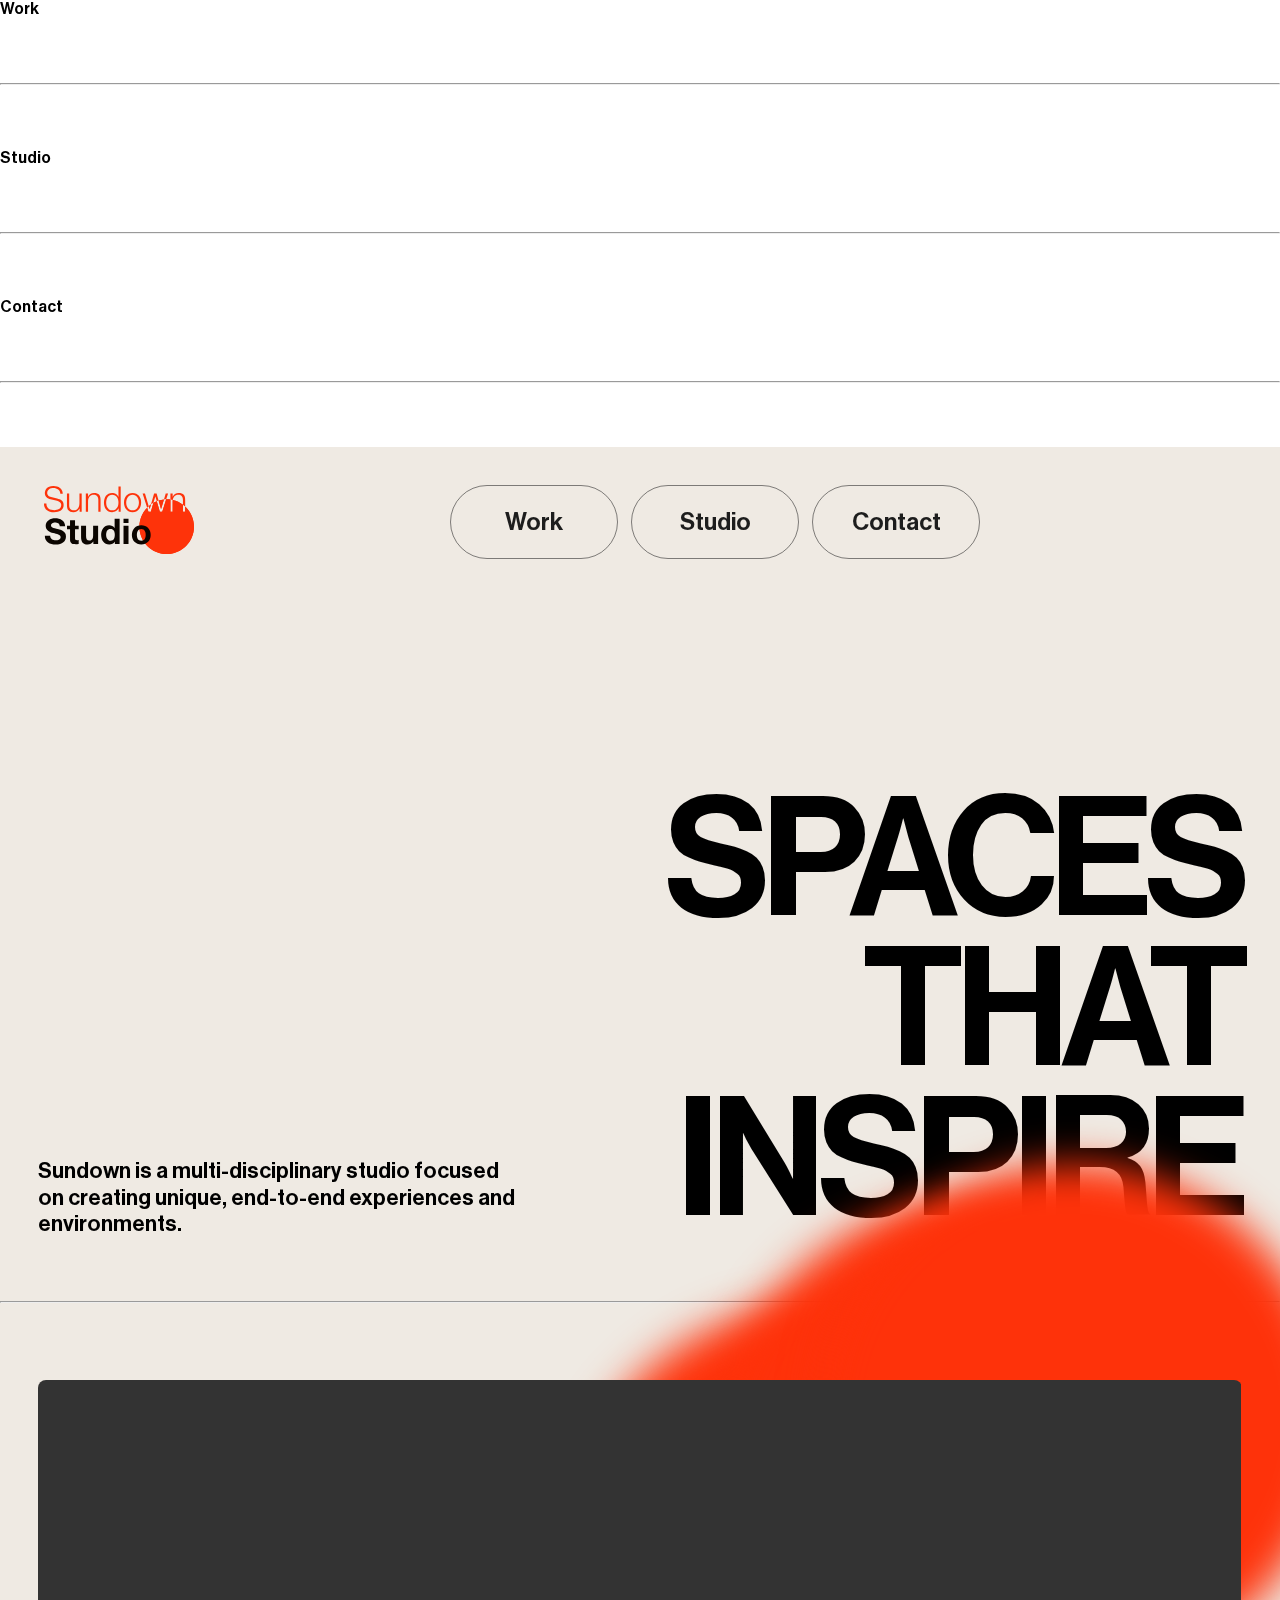
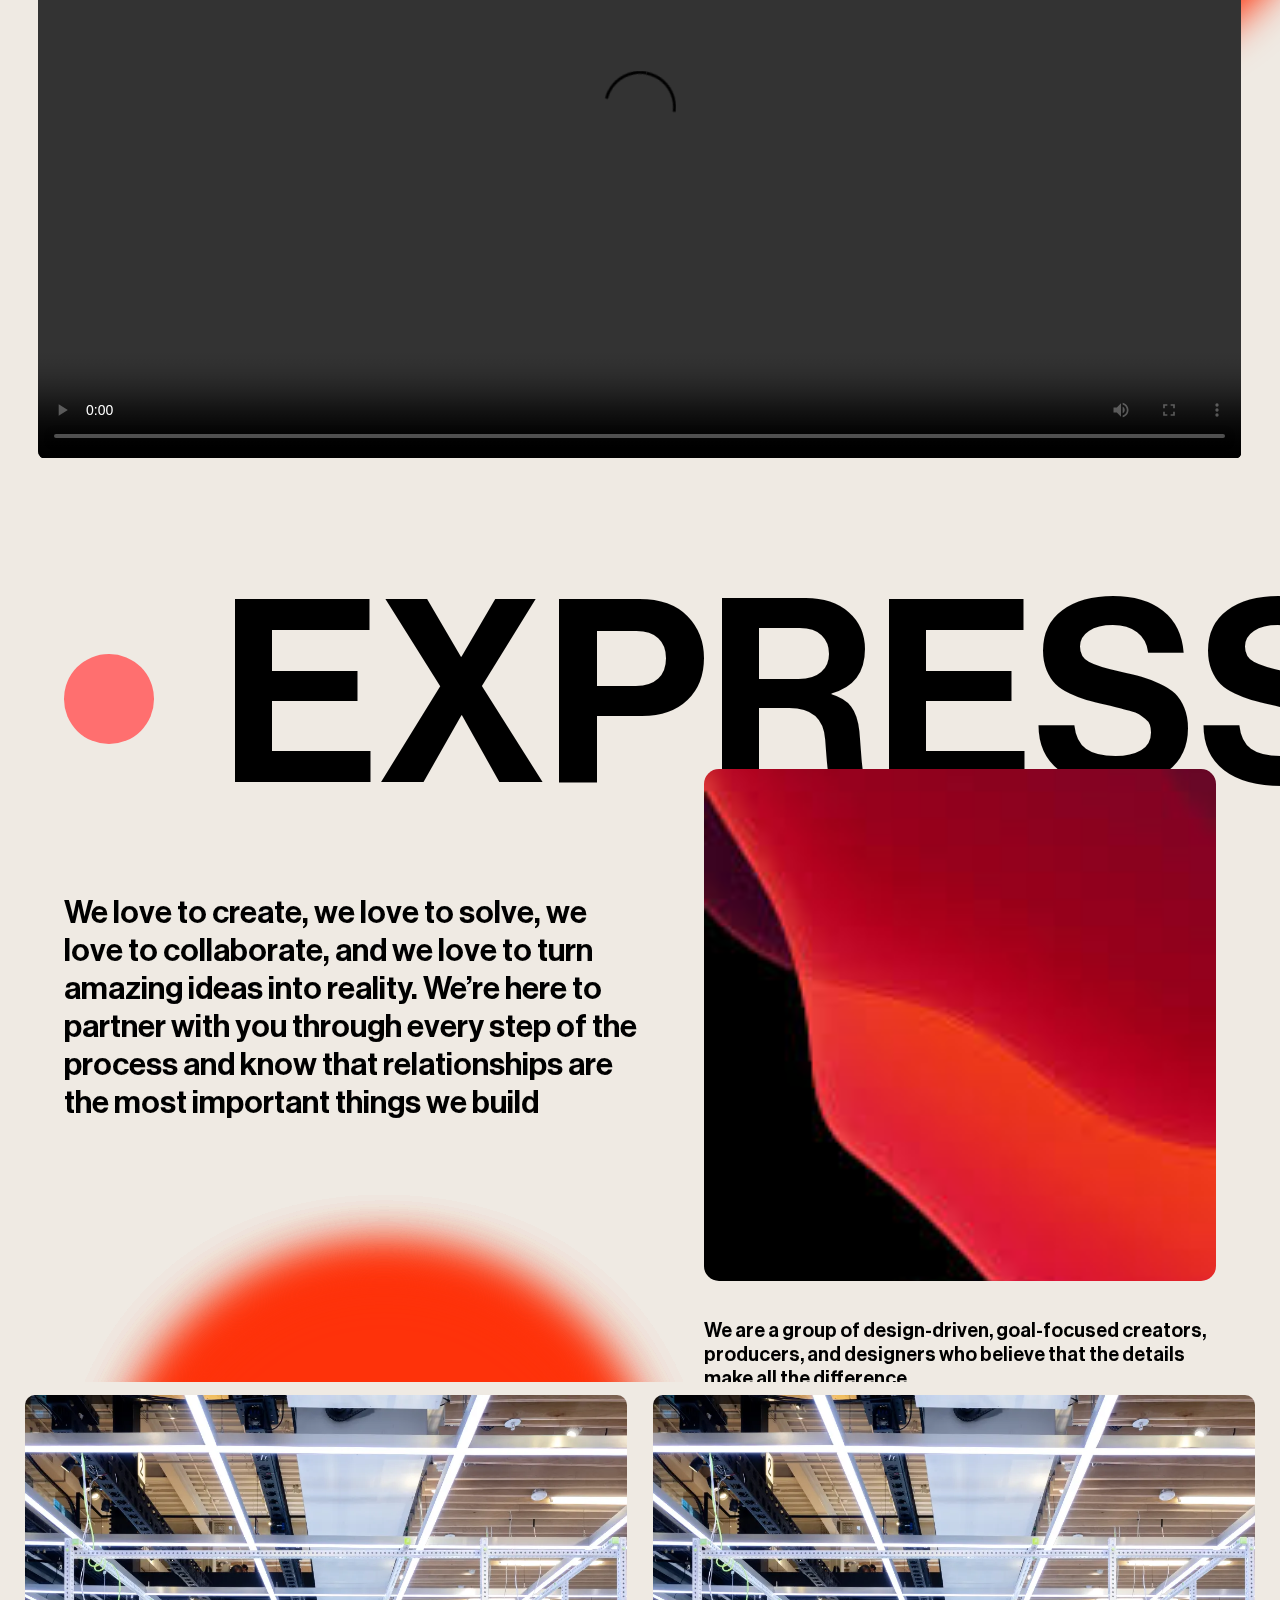
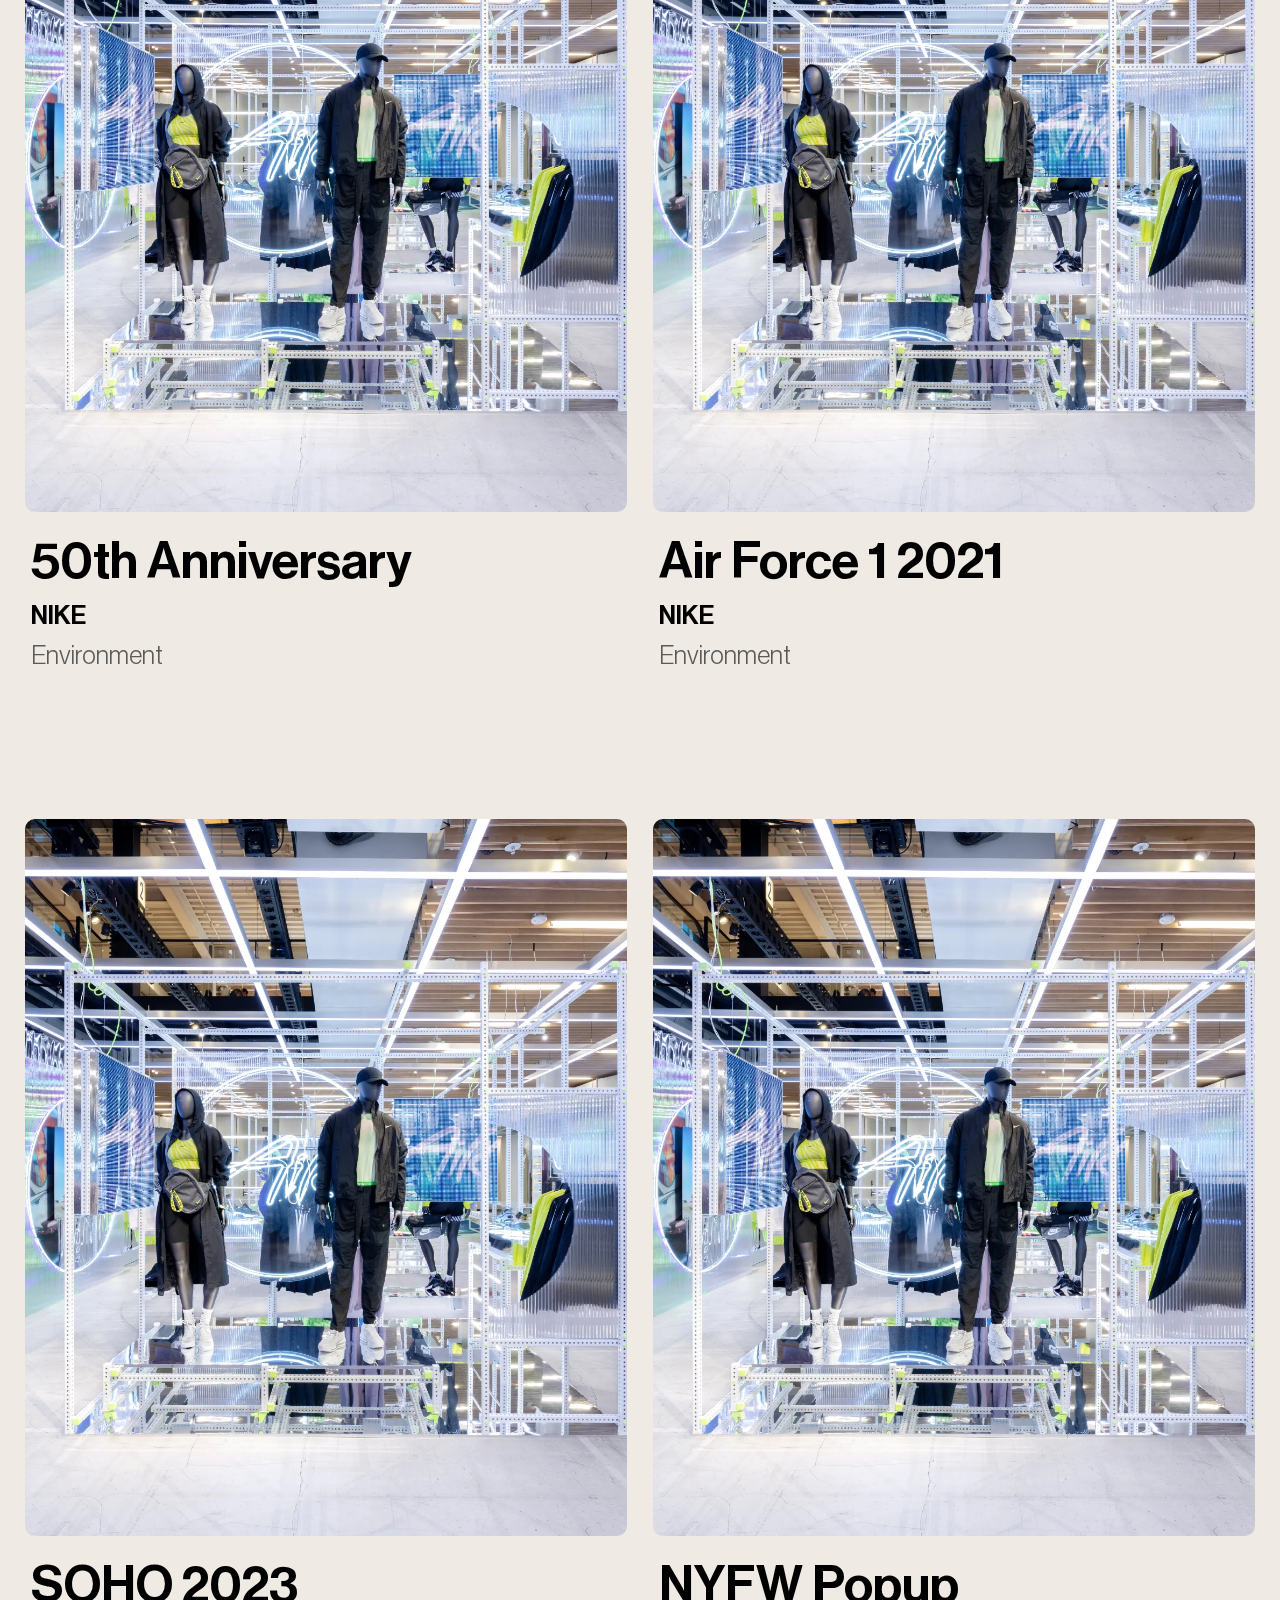
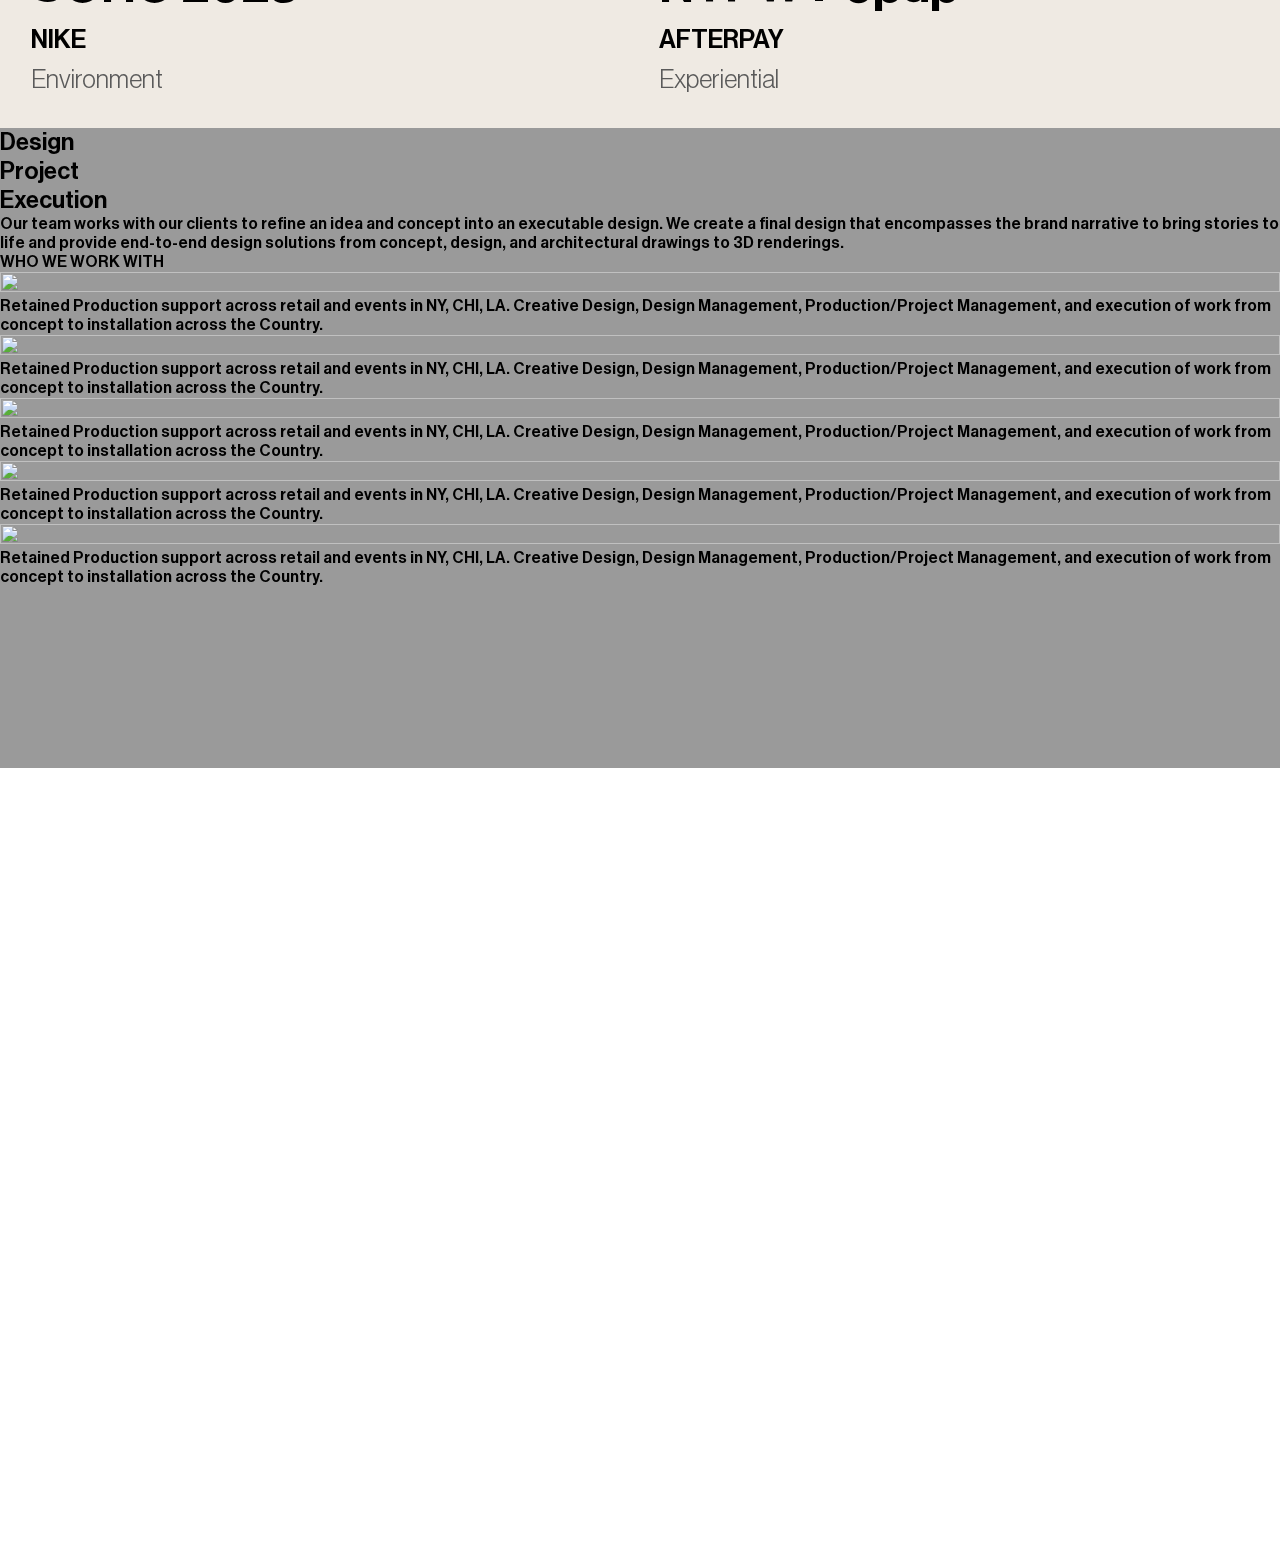
==== commit 28af3ccc: "update index.html" ====
--- a/index.html
+++ b/index.html
@@ -16,11 +16,24 @@
     <link rel="stylesheet" href="css/page_A.css">
     <link rel="stylesheet" href="css/page_B.css">
     <link rel="stylesheet" href="css/page_C.css">
+    <link rel="stylesheet" href="css/scroller.css">
+    <link rel="stylesheet" href="css/phone_nav.css">
 </head>
 
 <body>
-
     <div class="main">
+        <div class="mb_screen">
+            <div class="mb_screen_">
+                <li>Work</li>
+                <hr>
+                <li>Studio</li>
+                                <hr>
+
+                <li>Contact</li>
+                                <hr>
+
+            </div>
+        </div>
         <div class="page_1">
             <div class="red_box">
                 <div class="red_box_">
@@ -31,7 +44,7 @@
             </div>
             <nav>
                 <div class="logo_img">
-                    <img src="/logo.svg" alt="">
+                    <img src="logo.svg" alt="">
                 </div>
                 <div class="right_nav">
                     <div>
@@ -43,6 +56,11 @@
                     <div>
                         <h2>Contact</h2>
                     </div>
+                </div>
+                <div class="phone_nav">
+                    <div class="mb_nav_line"></div>
+                    <div class="mb_nav_line"></div>
+                    <div class="mb_nav_line"></div>
                 </div>
             </nav>
             <div class="controller">
@@ -182,7 +200,54 @@
 
         </div>
         <div class="page_C">
-            
+            <div class="page_C_black_box">
+                <div class="black_box_left">
+                    <div class="black_box_line">
+                    </div>
+                    <div class="black_option">
+                        <h2>Design</h2>
+                        <h2>Project</h2>
+                        <h2>Execution</h2>
+                    </div>
+                </div>
+                <p>Our team works with our clients to refine an idea and concept into an executable design. We create a final design that encompasses the brand narrative to bring stories to life and provide end-to-end design solutions from concept, design, and architectural drawings to 3D renderings.</p>
+            </div>
+            <div class="scroller">
+                <li>WHO WE WORK WITH</li>
+                <div class="scroller_">
+                    <div class="scroller_box">
+                        <div class="scroller_img"><img src="img/Nike.svg" alt=""></div>
+                        <div class="scroller_info">
+                            <p>Retained Production support across retail and events in NY, CHI, LA. Creative Design, Design Management, Production/Project Management, and execution of work from concept to installation across the Country.</p>
+                        </div>
+                    </div>
+                    <div class="scroller_box">
+                        <div class="scroller_img"><img src="img/Nike.svg" alt=""></div>
+                        <div class="scroller_info">
+                            <p>Retained Production support across retail and events in NY, CHI, LA. Creative Design, Design Management, Production/Project Management, and execution of work from concept to installation across the Country.</p>
+                        </div>
+                    </div>
+                    <div class="scroller_box">
+                        <div class="scroller_img"><img src="img/Nike.svg" alt=""></div>
+                        <div class="scroller_info">
+                            <p>Retained Production support across retail and events in NY, CHI, LA. Creative Design, Design Management, Production/Project Management, and execution of work from concept to installation across the Country.</p>
+                        </div>
+                    </div>
+                    <div class="scroller_box">
+                        <div class="scroller_img"><img src="img/Nike.svg" alt=""></div>
+                        <div class="scroller_info">
+                            <p>Retained Production support across retail and events in NY, CHI, LA. Creative Design, Design Management, Production/Project Management, and execution of work from concept to installation across the Country.</p>
+                        </div>
+                    </div>
+                    <div class="scroller_box">
+                        <div class="scroller_img"><img src="img/Nike.svg" alt=""></div>
+                        <div class="scroller_info">
+                            <p>Retained Production support across retail and events in NY, CHI, LA. Creative Design, Design Management, Production/Project Management, and execution of work from concept to installation across the Country.</p>
+                        </div>
+                    </div>
+
+                </div>
+            </div>
         </div>
         <div class="page_B">
             <div class="page_B_1">
@@ -206,7 +271,7 @@
             </div>
         </div>
     </div>
-
+    <script src="gsap/gsap.min.js"></script>
     <script src="main.js"></script>
 </body>
 
